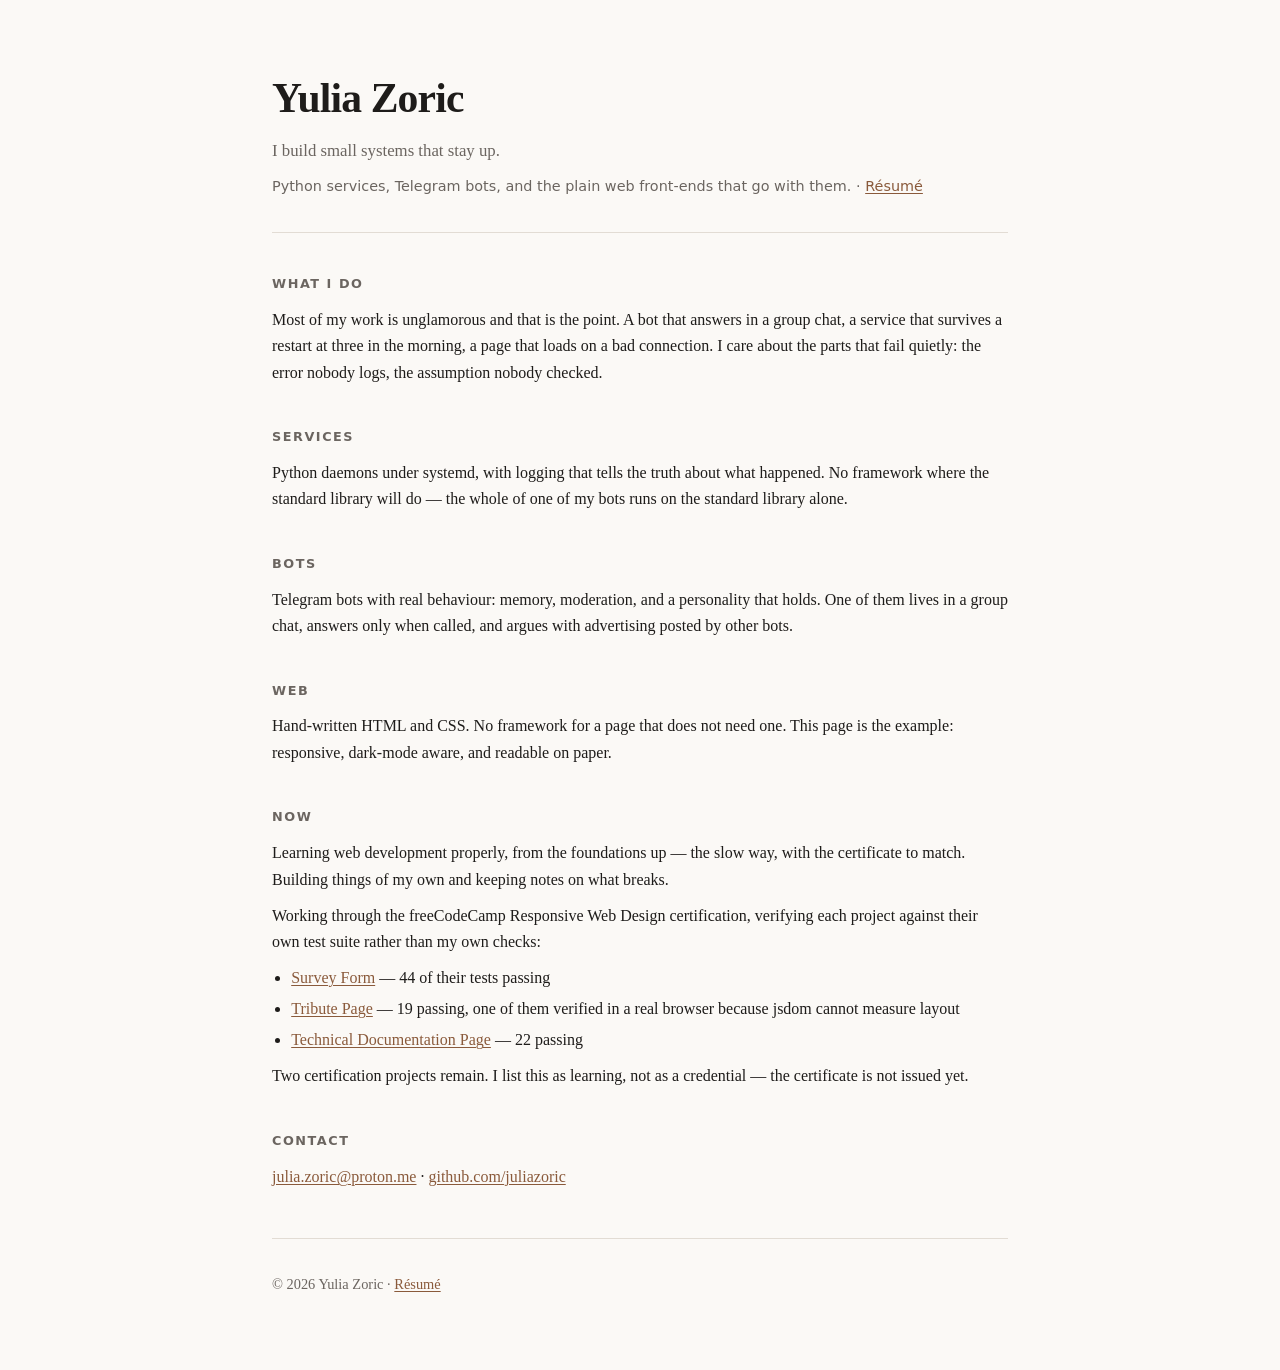
==== index.html @ a4e735db "Сайт-визитка и резюме: рукописный HTML/CSS, раздел с проектами freeCodeCamp" ====
<!DOCTYPE html>
<html lang="en">
<head>
<meta charset="utf-8">
<meta name="viewport" content="width=device-width, initial-scale=1">
<title>Yulia Zoric — software</title>
<meta name="description" content="Yulia Zoric builds small systems that stay up: Python services, Telegram bots, and hand-written web front-ends.">
<link rel="stylesheet" href="style.css">
</head>
<body>
<main>

<header>
  <h1>Yulia Zoric</h1>
  <p class="tagline">I build small systems that stay up.</p>
  <p class="meta">Python services, Telegram bots, and the plain web front-ends that go with them. · <a href="resume/">Résumé</a></p>
</header>

<section>
  <h2>What I do</h2>
  <p>Most of my work is unglamorous and that is the point. A bot that answers in a group chat, a service that survives a restart at three in the morning, a page that loads on a bad connection. I care about the parts that fail quietly: the error nobody logs, the assumption nobody checked.</p>
</section>

<section>
  <h2>Services</h2>
  <p>Python daemons under systemd, with logging that tells the truth about what happened. No framework where the standard library will do — the whole of one of my bots runs on the standard library alone.</p>

  <h2>Bots</h2>
  <p>Telegram bots with real behaviour: memory, moderation, and a personality that holds. One of them lives in a group chat, answers only when called, and argues with advertising posted by other bots.</p>

  <h2>Web</h2>
  <p>Hand-written HTML and CSS. No framework for a page that does not need one. This page is the example: responsive, dark-mode aware, and readable on paper.</p>
</section>

<section>
  <h2>Now</h2>
  <p>Learning web development properly, from the foundations up — the slow way, with the certificate to match. Building things of my own and keeping notes on what breaks.</p>
  <p>Working through the freeCodeCamp Responsive Web Design certification, verifying each project against their own test suite rather than my own checks:</p>
  <ul>
    <li><a href="learn/survey-form/">Survey Form</a> — 44 of their tests passing</li>
    <li><a href="learn/tribute-page/">Tribute Page</a> — 19 passing, one of them verified in a real browser because jsdom cannot measure layout</li>
    <li><a href="learn/technical-documentation/">Technical Documentation Page</a> — 22 passing</li>
  </ul>
  <p>Two certification projects remain. I list this as learning, not as a credential — the certificate is not issued yet.</p>
</section>

<section>
  <h2>Contact</h2>
  <p><a href="mailto:julia.zoric@proton.me">julia.zoric@proton.me</a> · <a href="https://github.com/juliazoric">github.com/juliazoric</a></p>
</section>

<footer>
  <p>&copy; 2026 Yulia Zoric · <a href="resume/">Résumé</a></p>
</footer>

</main>
</body>
</html>
---- style.css ----
:root {
  --bg: #fbf9f6;
  --fg: #1e1c1a;
  --muted: #6b6560;
  --line: #e2dcd4;
  --accent: #8a5a3b;
  --card: #ffffff;
}
@media (prefers-color-scheme: dark) {
  :root {
    --bg: #171614;
    --fg: #ece7e0;
    --muted: #9c948b;
    --line: #302c28;
    --accent: #d09a6f;
    --card: #201e1b;
  }
}
* { box-sizing: border-box; }
html { -webkit-text-size-adjust: 100%; }
body {
  margin: 0;
  background: var(--bg);
  color: var(--fg);
  font: 16px/1.65 ui-serif, Georgia, "Times New Roman", serif;
  padding: clamp(1.5rem, 5vw, 4rem) clamp(1rem, 5vw, 2rem);
}
main { max-width: 46rem; margin: 0 auto; }
header { border-bottom: 1px solid var(--line); padding-bottom: 1.5rem; margin-bottom: 2rem; }
h1 { font-size: clamp(1.8rem, 5vw, 2.6rem); margin: 0 0 .3rem; letter-spacing: -.02em; }
h2 {
  font-size: .8rem; text-transform: uppercase; letter-spacing: .12em;
  color: var(--muted); font-family: ui-sans-serif, system-ui, sans-serif;
  margin: 2.5rem 0 .8rem; font-weight: 600;
}
h3 { font-size: 1.05rem; margin: 1.4rem 0 .2rem; }
.tagline { color: var(--muted); font-size: 1.05rem; margin: 0; }
a { color: var(--accent); text-decoration-thickness: 1px; text-underline-offset: 2px; }
a:hover { text-decoration-thickness: 2px; }
p { margin: .6rem 0; }
ul { margin: .5rem 0; padding-left: 1.2rem; }
li { margin: .3rem 0; }
.meta { color: var(--muted); font-size: .9rem; font-family: ui-sans-serif, system-ui, sans-serif; }
.skill { display: grid; gap: .35rem 1.5rem; grid-template-columns: 11rem 1fr; margin: .5rem 0; }
.skill dt { font-family: ui-sans-serif, system-ui, sans-serif; font-size: .9rem; color: var(--muted); }
.skill dd { margin: 0; }
.project { border-left: 2px solid var(--line); padding-left: 1rem; margin: 1.2rem 0; }
.project h3 { margin-top: 0; }
footer { margin-top: 3rem; padding-top: 1.5rem; border-top: 1px solid var(--line); color: var(--muted); font-size: .9rem; }
@media (max-width: 34rem) {
  .skill { grid-template-columns: 1fr; gap: 0; }
  .skill dt { margin-top: .6rem; }
}
@media print {
  :root { --bg: #fff; --fg: #000; --muted: #444; --line: #ccc; --accent: #000; }
  body { padding: 0; font-size: 11pt; }
  h2 { margin-top: 1.2rem; }
  a { text-decoration: none; }
}
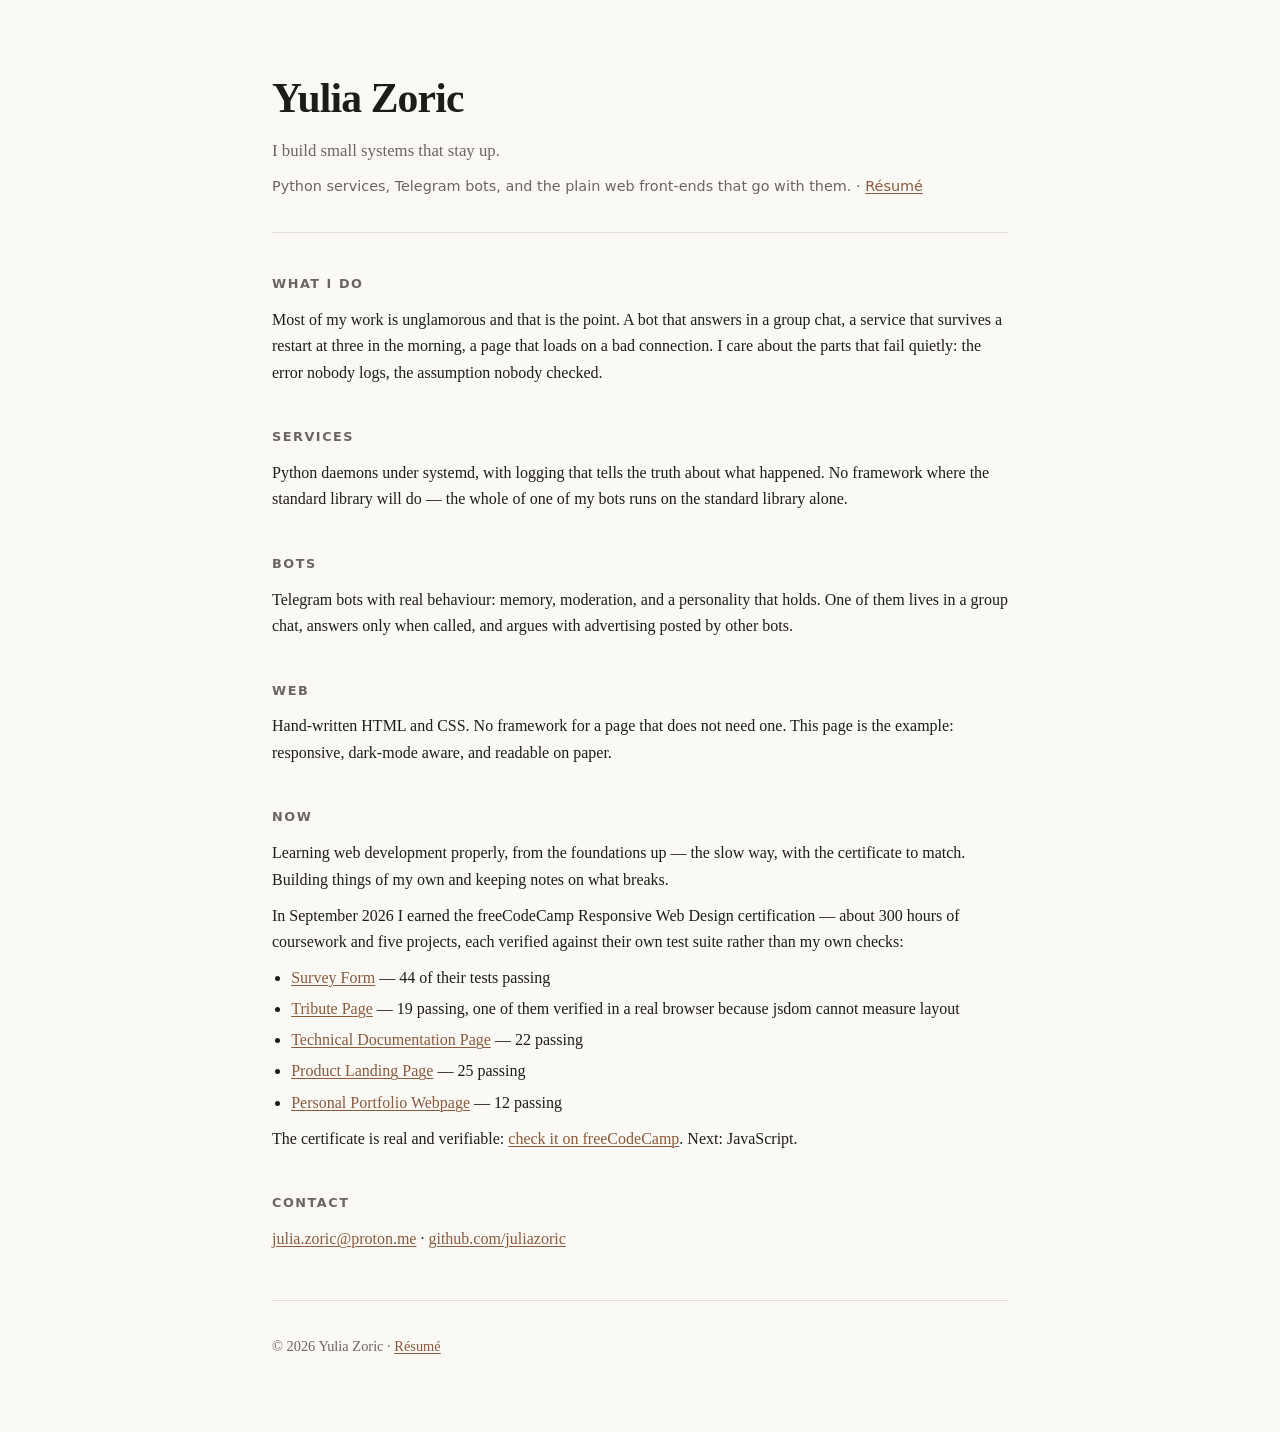
==== commit fc2a6842: "Certification earned: Responsive Web Design, 26 September 2026 Five projects verified against freeCo" ====
--- a/index.html
+++ b/index.html
@@ -35,13 +35,15 @@
 <section>
   <h2>Now</h2>
   <p>Learning web development properly, from the foundations up — the slow way, with the certificate to match. Building things of my own and keeping notes on what breaks.</p>
-  <p>Working through the freeCodeCamp Responsive Web Design certification, verifying each project against their own test suite rather than my own checks:</p>
+  <p>In September 2026 I earned the freeCodeCamp Responsive Web Design certification — about 300 hours of coursework and five projects, each verified against their own test suite rather than my own checks:</p>
   <ul>
     <li><a href="learn/survey-form/">Survey Form</a> — 44 of their tests passing</li>
     <li><a href="learn/tribute-page/">Tribute Page</a> — 19 passing, one of them verified in a real browser because jsdom cannot measure layout</li>
     <li><a href="learn/technical-documentation/">Technical Documentation Page</a> — 22 passing</li>
+    <li><a href="learn/product-landing-page/">Product Landing Page</a> — 25 passing</li>
+    <li><a href="learn/personal-portfolio/">Personal Portfolio Webpage</a> — 12 passing</li>
   </ul>
-  <p>Two certification projects remain. I list this as learning, not as a credential — the certificate is not issued yet.</p>
+  <p>The certificate is real and verifiable: <a href="https://freecodecamp.org/certification/fcc-e5411fb9-e900-4e80-832b-395836f41302/responsive-web-design">check it on freeCodeCamp</a>. Next: JavaScript.</p>
 </section>
 
 <section>
